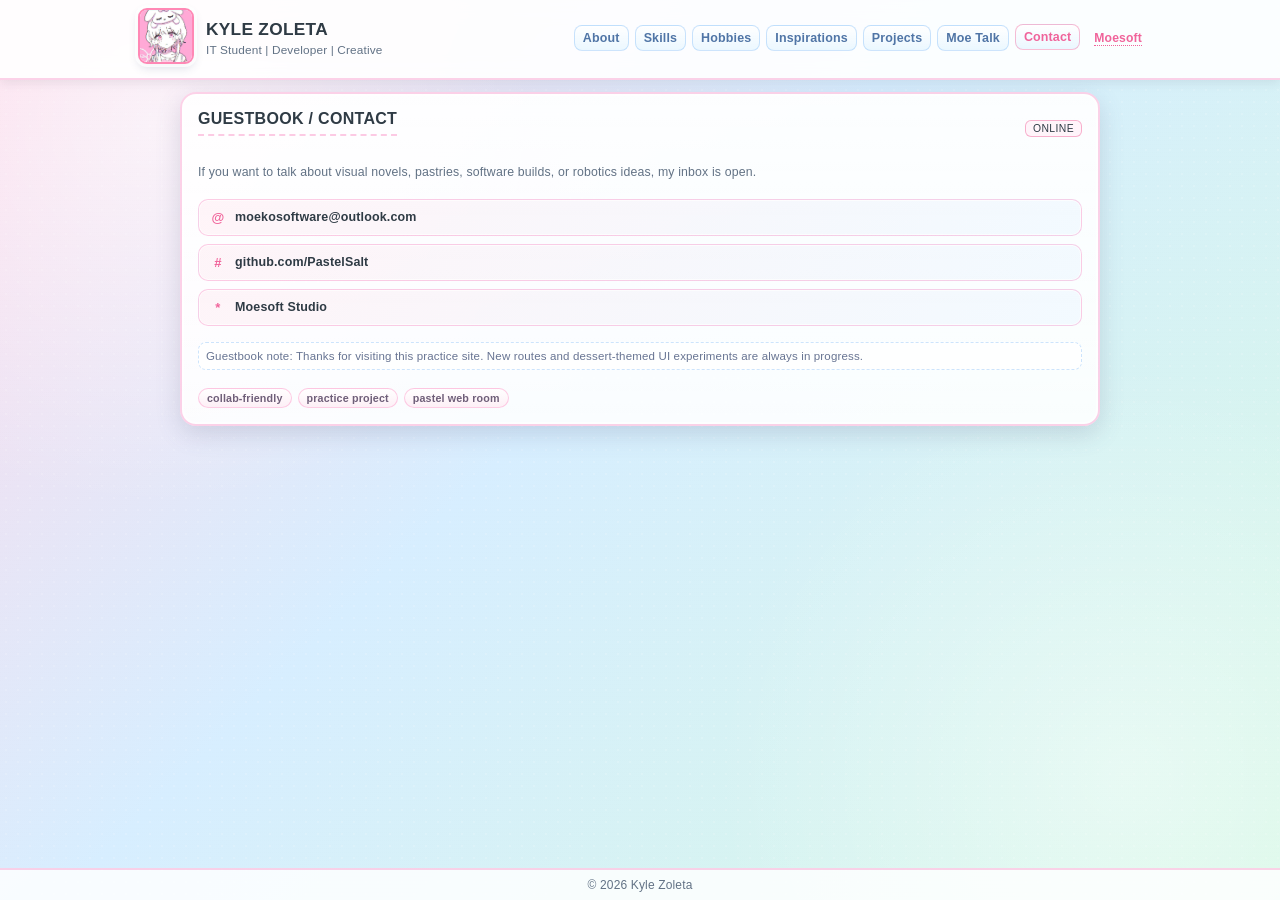
==== contact.html @ afaf6d7a "Add files via upload" ====
<!DOCTYPE html>
<html lang="en">
<head>
	<meta charset="utf-8">
	<meta name="viewport" content="width=device-width, initial-scale=1">
	<title>Kyle Zoleta - Contact</title>
	<link rel="stylesheet" href="styles.css">
</head>
<body>
	<div class="site-shell">
		<header class="site-header">
			<div class="header-inner container">
				<div class="logo"><img src="pfp.jpg" alt="Kyle Zoleta"></div>
				<div class="header-info">
					<h1>Kyle Zoleta</h1>
					<p>IT Student | Developer | Creative</p>
				</div>
				<div class="header-actions">
					<nav class="top-nav" aria-label="Main navigation">
						<a href="index.html">About</a>
						<a href="skills.html">Skills</a>
						<a href="hobbies.html">Hobbies</a>
						<a href="inspirations.html">Inspirations</a>
						<a href="featured-projects.html">Projects</a>
						<a href="moe-talk.html">Moe Talk</a>
						<a class="active" href="contact.html">Contact</a>
					</nav>
					<a class="link-btn" href="https://moesoft.infinityfreeapp.com/" target="_blank" rel="noopener noreferrer">Moesoft</a>
				</div>
			</div>
		</header>

		<main class="page-main container">
			<section class="card contact-card reveal">
				<div class="section-title-row">
					<h2>Guestbook / Contact</h2>
					<span class="pixel-tag blink">online</span>
				</div>
				<p class="section-note">If you want to talk about visual novels, pastries, software builds, or robotics ideas, my inbox is open.</p>
				<ul class="contact-list reveal delay-1">
					<li class="contact-item">
						<span class="contact-icon">@</span>
						<a href="mailto:moekosoftware@outlook.com">moekosoftware@outlook.com</a>
					</li>
					<li class="contact-item">
						<span class="contact-icon">#</span>
						<a href="https://github.com/PastelSalt" target="_blank" rel="noopener noreferrer">github.com/PastelSalt</a>
					</li>
					<li class="contact-item">
						<span class="contact-icon">*</span>
						<a href="https://moesoft.infinityfreeapp.com/" target="_blank" rel="noopener noreferrer">Moesoft Studio</a>
					</li>
				</ul>
				<div class="guestbook reveal delay-2">Guestbook note: Thanks for visiting this practice site. New routes and dessert-themed UI experiments are always in progress.</div>
				<div class="stamp-row reveal delay-3">
					<span class="stamp">collab-friendly</span>
					<span class="stamp">practice project</span>
					<span class="stamp">pastel web room</span>
				</div>
			</section>
		</main>

		<footer class="site-footer">
			<div class="container">&copy; 2026 Kyle Zoleta</div>
		</footer>
	</div>
</body>
</html>
---- styles.css ----
@import url("base.css");
@import url("layout.css");
@import url("components.css");
@import url("pages.css");
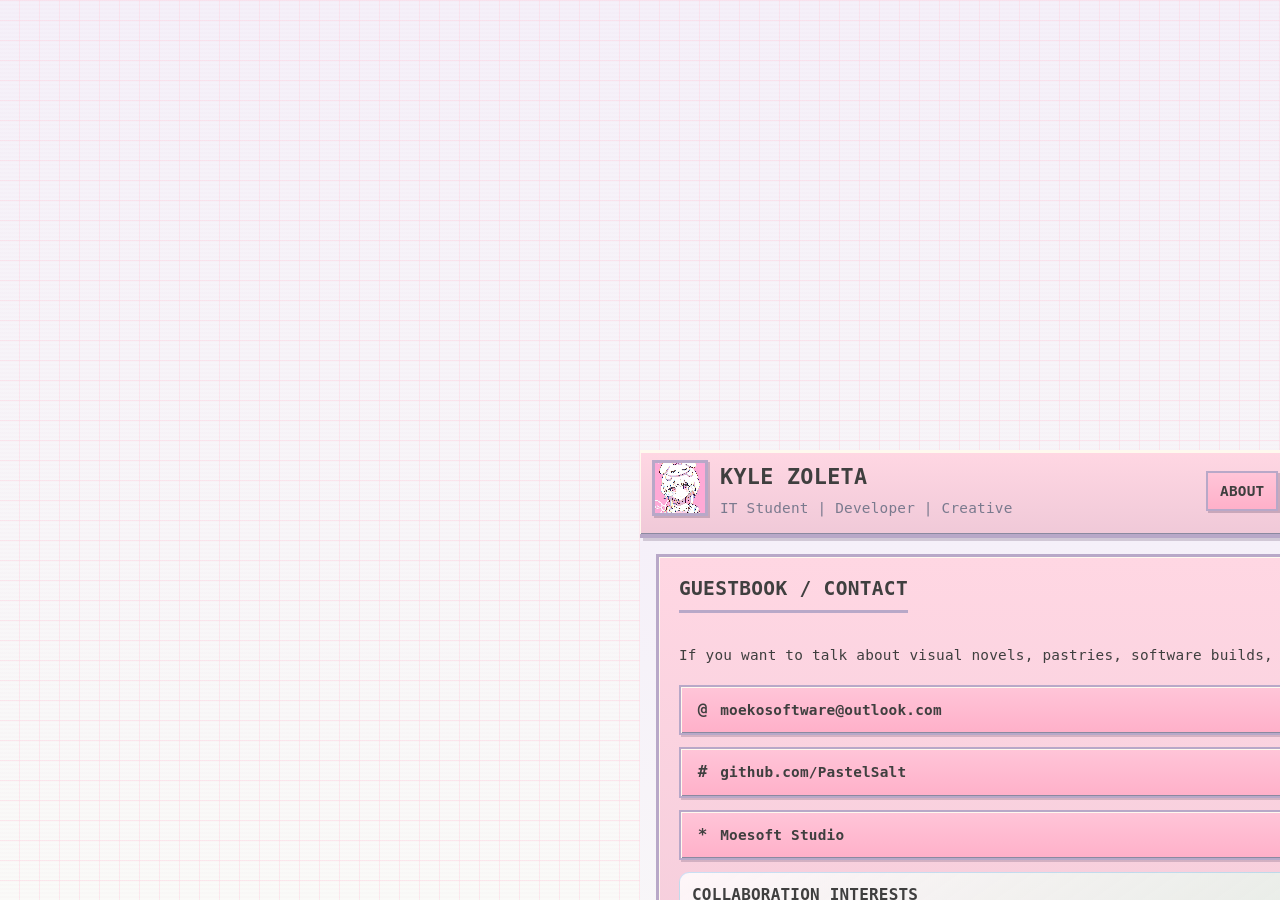
==== commit 6ae3c1b6: "Week 5 - Box Model Improvements" ====
--- a/contact.html
+++ b/contact.html
@@ -51,11 +51,32 @@
 						<a href="https://moesoft.infinityfreeapp.com/" target="_blank" rel="noopener noreferrer">Moesoft Studio</a>
 					</li>
 				</ul>
-				<div class="guestbook reveal delay-2">Guestbook note: Thanks for visiting this practice site. New routes and dessert-themed UI experiments are always in progress.</div>
-				<div class="stamp-row reveal delay-3">
+				<div class="duo-columns reveal delay-2">
+					<div class="soft-panel">
+						<h3>Collaboration Interests</h3>
+						<ul class="stat-list">
+							<li>Full-stack indie game prototyping</li>
+							<li>UI/UX design for community platforms</li>
+							<li>Open-source robotics + software integration</li>
+							<li>Experimental interactive storytelling</li>
+						</ul>
+					</div>
+					<div class="soft-panel">
+						<h3>Availability</h3>
+						<ul class="stat-list">
+							<li>Freelance web development & design</li>
+							<li>One-off consultation on creative tech</li>
+							<li>Portfolio & practice projects ongoing</li>
+							<li>Most responsive via email</li>
+						</ul>
+					</div>
+				</div>
+				<div class="guestbook reveal delay-3">Guestbook note: Thanks for visiting this practice site. New routes and dessert-themed UI experiments are always in progress.</div>
+				<div class="stamp-row reveal delay-4">
 					<span class="stamp">collab-friendly</span>
 					<span class="stamp">practice project</span>
 					<span class="stamp">pastel web room</span>
+					<span class="stamp">open inbox</span>
 				</div>
 			</section>
 		</main>
